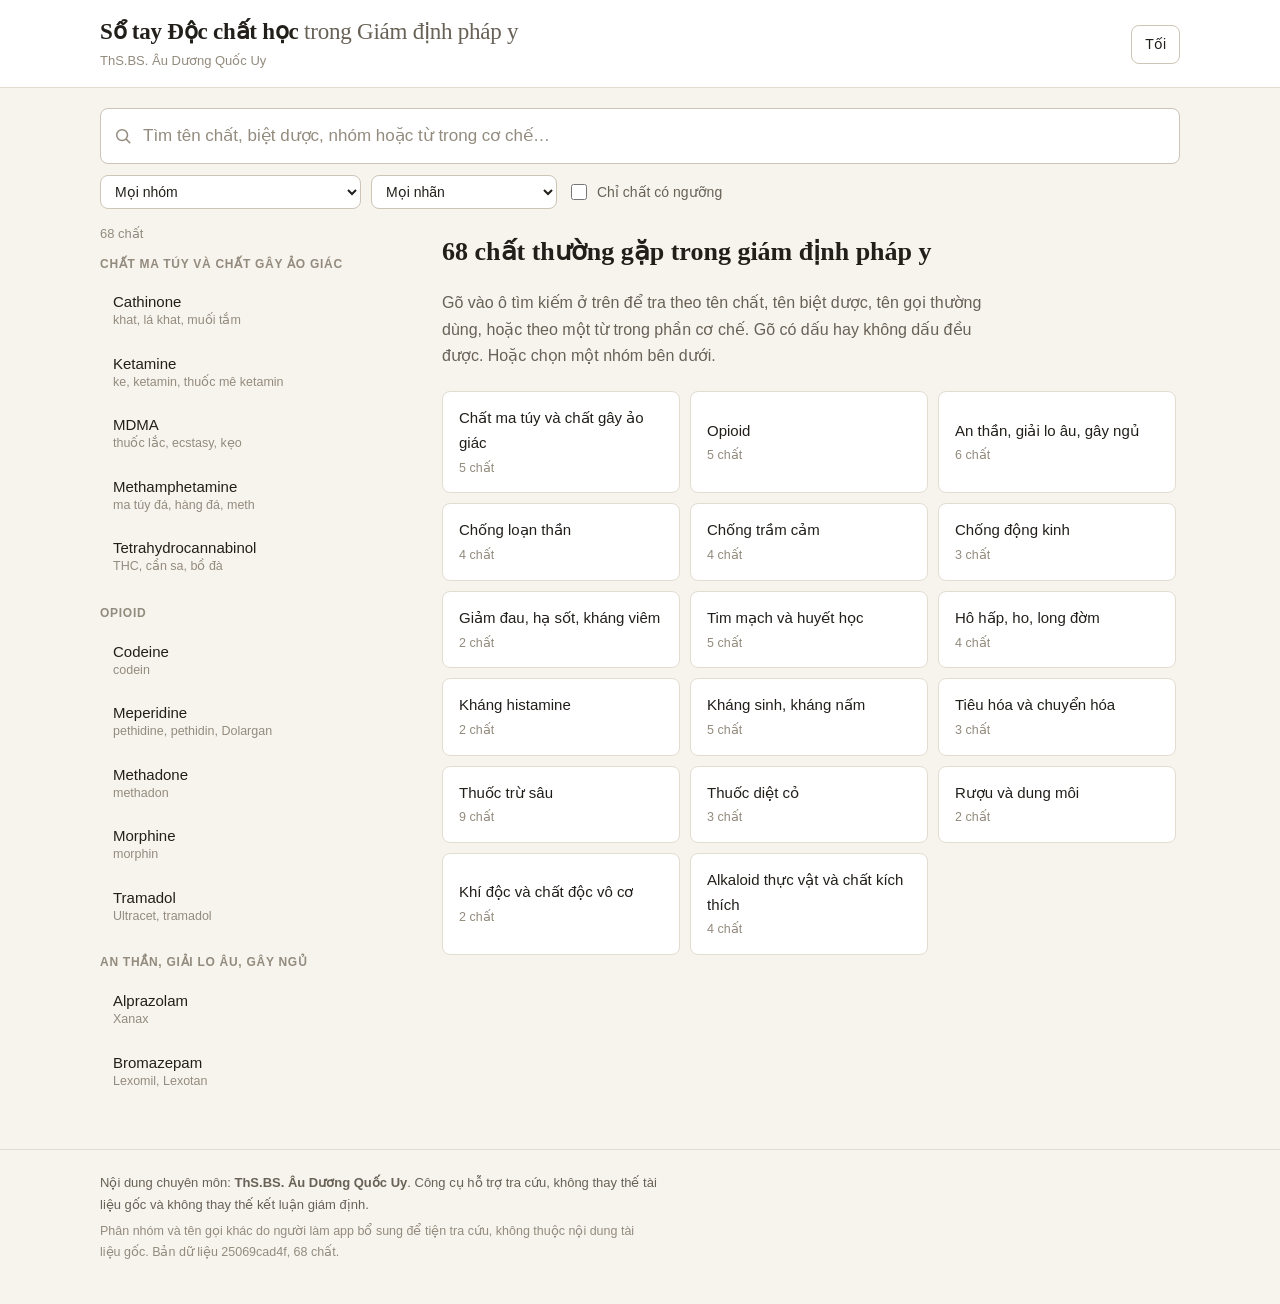
==== docs/index.html @ 5ebdc6fc "Sổ tay Độc chất học trong Giám định pháp y Web app tra cứu 68 chất thường gặp trong giám định pháp y" ====
<!doctype html>
<html lang="vi">
<head>
<meta charset="utf-8">
<meta name="viewport" content="width=device-width, initial-scale=1, viewport-fit=cover">
<title>Sổ tay Độc chất học trong Giám định pháp y</title>
<meta name="description" content="Tra cứu cơ chế gây độc và ngưỡng nồng độ trong máu của các chất thường gặp trong giám định pháp y.">
<meta name="theme-color" content="#f7f4ee">
<link rel="manifest" href="manifest.webmanifest">
<link rel="icon" href="icon.svg" type="image/svg+xml">
<link rel="apple-touch-icon" href="icon-192.png">
<link rel="stylesheet" href="style.css">
</head>
<body>

<a class="bo-qua" href="#noi-dung-chinh">Tới nội dung chính</a>

<header class="dau-trang">
  <div class="khung dau-trang-trong">
    <div class="nhan-de">
      <h1><a href="#/">Sổ tay Độc chất học<span> trong Giám định pháp y</span></a></h1>
      <p class="tac-gia">ThS.BS. Âu Dương Quốc Uy</p>
    </div>
    <div class="dau-trang-nut">
      <button id="nut-giao-dien" type="button" aria-label="Đổi nền sáng tối">Tối</button>
    </div>
  </div>
</header>

<div class="khung thanh-tim">
  <div class="o-tim">
    <svg class="bieu-tuong-tim" viewBox="0 0 20 20" aria-hidden="true"><circle cx="9" cy="9" r="6"/><path d="M13.5 13.5 18 18"/></svg>
    <input id="o-tim" type="search" autocomplete="off" spellcheck="false"
           placeholder="Tìm tên chất, biệt dược, nhóm hoặc từ trong cơ chế…"
           aria-label="Tìm kiếm">
    <button id="xoa-tim" type="button" aria-label="Xóa ô tìm kiếm" hidden>×</button>
  </div>
  <div class="bo-loc">
    <select id="loc-nhom" aria-label="Lọc theo nhóm"><option value="">Mọi nhóm</option></select>
    <select id="loc-nhan" aria-label="Lọc theo nhãn"><option value="">Mọi nhãn</option></select>
    <label class="hop-chon"><input type="checkbox" id="loc-nguong"> Chỉ chất có ngưỡng</label>
  </div>
</div>

<main id="noi-dung-chinh" class="khung than-trang">
  <nav class="cot-danh-sach" aria-label="Danh sách chất">
    <p class="dem-ket-qua" id="dem-ket-qua"></p>
    <div id="danh-sach"></div>
  </nav>
  <section class="cot-chi-tiet" id="chi-tiet" aria-live="polite"></section>
</main>

<div class="khay-so-sanh" id="khay-so-sanh" hidden>
  <div class="khung khay-trong">
    <span class="khay-nhan">Đang chọn để so sánh:</span>
    <div class="khay-the" id="khay-the"></div>
    <div class="khay-nut">
      <button id="nut-so-sanh" type="button" class="chinh">So sánh</button>
      <button id="nut-xoa-so-sanh" type="button">Bỏ hết</button>
    </div>
  </div>
</div>

<footer class="chan-trang">
  <div class="khung">
    <p>Nội dung chuyên môn: <strong>ThS.BS. Âu Dương Quốc Uy</strong>. Công cụ hỗ trợ tra cứu, không thay thế tài liệu gốc và không thay thế kết luận giám định.</p>
    <p class="nho">Phân nhóm và tên gọi khác do người làm app bổ sung để tiện tra cứu, không thuộc nội dung tài liệu gốc. <span id="thong-tin-phien-ban"></span></p>
  </div>
</footer>

<script src="app.js"></script>
</body>
</html>
---- docs/style.css ----
/* Sổ tay Độc chất học trong Giám định pháp y — giao diện kiểu sổ tay y khoa */

:root {
  --giay: #f7f4ee;
  --mat: #ffffff;
  --mat-chim: #f1ede5;
  --muc: #221f1b;
  --muc-nhe: #686156;
  --muc-mo: #938b7e;
  --vien: #e3ddd1;
  --vien-dam: #cdc5b5;
  --nhan: #2f5d57;
  --nhan-nen: #e6eeec;

  --dieu-tri-nen: #e9f0df;
  --dieu-tri-muc: #3a5420;
  --doc-nen: #f8edd6;
  --doc-muc: #6d4a10;
  --tu-vong-nen: #f7e4e1;
  --tu-vong-muc: #6f2a25;

  --bo-goc: 8px;
  --chu-sach: "Iowan Old Style", "Palatino Linotype", Palatino, Georgia, "Times New Roman", serif;
  --chu-may: ui-sans-serif, -apple-system, "Segoe UI", Roboto, "Helvetica Neue", Arial, sans-serif;
  --chu-so: ui-monospace, "SF Mono", Menlo, Consolas, monospace;
}

html[data-nen="toi"] {
  --giay: #1a1816;
  --mat: #232120;
  --mat-chim: #2b2826;
  --muc: #ece7dd;
  --muc-nhe: #a79f93;
  --muc-mo: #857d72;
  --vien: #383431;
  --vien-dam: #4b4642;
  --nhan: #87c0b6;
  --nhan-nen: #23312f;

  --dieu-tri-nen: #26331b;
  --dieu-tri-muc: #bcd79a;
  --doc-nen: #3a2d15;
  --doc-muc: #e6c382;
  --tu-vong-nen: #3b2220;
  --tu-vong-muc: #eba9a2;
}

* { box-sizing: border-box; }

html { color-scheme: light; }
html[data-nen="toi"] { color-scheme: dark; }

body {
  margin: 0;
  background: var(--giay);
  color: var(--muc);
  font-family: var(--chu-may);
  font-size: 16px;
  line-height: 1.65;
  -webkit-text-size-adjust: 100%;
}

.khung { max-width: 1120px; margin: 0 auto; padding: 0 20px; }

.bo-qua {
  position: absolute; left: -9999px;
  background: var(--mat); color: var(--muc); padding: 10px 16px; z-index: 50;
}
.bo-qua:focus { left: 12px; top: 12px; }

/* ---------------------------------------------------------- đầu trang */

.dau-trang { border-bottom: 1px solid var(--vien); background: var(--mat); }
.dau-trang-trong {
  display: flex; align-items: center; justify-content: space-between;
  gap: 16px; padding-top: 18px; padding-bottom: 16px;
}
.nhan-de h1 {
  margin: 0; font-family: var(--chu-sach); font-weight: 600;
  font-size: 23px; line-height: 1.25; letter-spacing: -0.01em;
}
.nhan-de h1 a { color: inherit; text-decoration: none; }
.nhan-de h1 span { font-weight: 400; color: var(--muc-nhe); }
.tac-gia { margin: 3px 0 0; font-size: 13px; color: var(--muc-mo); }

button {
  font: inherit; font-size: 14px; cursor: pointer;
  background: var(--mat); color: var(--muc);
  border: 1px solid var(--vien-dam); border-radius: var(--bo-goc);
  padding: 7px 13px;
}
button:hover { background: var(--mat-chim); }
button.chinh { background: var(--nhan); border-color: var(--nhan); color: var(--mat); }
html[data-nen="toi"] button.chinh { color: #16201e; }
button.chinh:hover { filter: brightness(1.08); }

:focus-visible { outline: 2px solid var(--nhan); outline-offset: 2px; }

/* ------------------------------------------------------- thanh tìm kiếm */

.thanh-tim { padding-top: 20px; padding-bottom: 14px; }

.o-tim { position: relative; display: flex; align-items: center; }
.bieu-tuong-tim {
  position: absolute; left: 14px; width: 18px; height: 18px;
  fill: none; stroke: var(--muc-mo); stroke-width: 1.7; pointer-events: none;
}
#o-tim {
  width: 100%; font: inherit; font-size: 17px;
  padding: 13px 44px 13px 42px;
  background: var(--mat); color: var(--muc);
  border: 1px solid var(--vien-dam); border-radius: var(--bo-goc);
}
#o-tim::placeholder { color: var(--muc-mo); }
#o-tim::-webkit-search-cancel-button,
#o-tim::-webkit-search-decoration { -webkit-appearance: none; appearance: none; }
#xoa-tim {
  position: absolute; right: 7px; border: 0; background: none;
  font-size: 22px; line-height: 1; padding: 4px 9px; color: var(--muc-nhe);
}

.bo-loc { display: flex; flex-wrap: wrap; gap: 10px; margin-top: 11px; align-items: center; }
.bo-loc select {
  font: inherit; font-size: 14px; padding: 7px 10px;
  background: var(--mat); color: var(--muc);
  border: 1px solid var(--vien-dam); border-radius: var(--bo-goc);
  max-width: 100%;
}
.hop-chon {
  display: inline-flex; align-items: center; gap: 7px;
  font-size: 14px; color: var(--muc-nhe); cursor: pointer;
}
.hop-chon input { accent-color: var(--nhan); width: 16px; height: 16px; }

/* ------------------------------------------------------------- bố cục */

.than-trang {
  display: grid; grid-template-columns: 310px minmax(0, 1fr);
  gap: 28px; align-items: start; padding-bottom: 60px;
}

.cot-danh-sach { position: sticky; top: 14px; max-height: calc(100vh - 34px); overflow-y: auto; }
.dem-ket-qua { margin: 0 0 10px; font-size: 13px; color: var(--muc-mo); }

.ten-nhom {
  margin: 18px 0 7px; font-size: 12px; font-weight: 600;
  letter-spacing: 0.06em; text-transform: uppercase; color: var(--muc-mo);
}
.ten-nhom:first-child { margin-top: 0; }

.muc-chat {
  display: block; width: 100%; text-align: left;
  padding: 9px 12px; margin-bottom: 3px;
  background: none; border: 1px solid transparent; border-radius: var(--bo-goc);
  color: var(--muc); font-size: 15px; line-height: 1.4;
}
.muc-chat:hover { background: var(--mat); border-color: var(--vien); }
.muc-chat[aria-current="true"] {
  background: var(--mat); border-color: var(--vien-dam); font-weight: 600;
}
.muc-chat .phu { display: block; font-size: 12.5px; color: var(--muc-mo); font-weight: 400; }
.muc-chat mark { background: #f4e2a8; color: inherit; border-radius: 2px; padding: 0 1px; }
html[data-nen="toi"] .muc-chat mark { background: #5a4a1d; }

/* --------------------------------------------------------- chi tiết */

.the {
  background: var(--mat); border: 1px solid var(--vien);
  border-radius: 12px; padding: 26px 30px;
}

.chi-tiet-dau {
  display: flex; align-items: flex-start; justify-content: space-between;
  gap: 16px; flex-wrap: wrap;
}
.chi-tiet-dau h2 {
  margin: 0; font-family: var(--chu-sach); font-weight: 600;
  font-size: 31px; line-height: 1.15; letter-spacing: -0.015em;
}
.ten-khac { margin: 5px 0 0; font-size: 13.5px; color: var(--muc-mo); }
.nut-chi-tiet { display: flex; gap: 8px; flex-wrap: wrap; }

.hang-nhan { display: flex; flex-wrap: wrap; gap: 6px; margin: 15px 0 0; }
.vien-nhan {
  font-size: 12.5px; padding: 3px 11px; border-radius: 20px;
  background: var(--mat-chim); color: var(--muc-nhe); border: 1px solid var(--vien);
}
.vien-nhan.nhom { background: var(--nhan-nen); color: var(--nhan); border-color: transparent; }

.de-muc {
  margin: 30px 0 12px; font-size: 12px; font-weight: 600;
  letter-spacing: 0.07em; text-transform: uppercase; color: var(--muc-mo);
}

/* dải ba ngưỡng */
.dai-nguong { display: flex; border-radius: var(--bo-goc); overflow: hidden; }
.o-nguong {
  flex: 1; padding: 13px 10px; text-align: center; min-width: 0;
  font-family: var(--chu-so); font-size: 15px; font-weight: 600;
}
.o-nguong.dieu-tri { background: var(--dieu-tri-nen); color: var(--dieu-tri-muc); }
.o-nguong.doc { background: var(--doc-nen); color: var(--doc-muc); }
.o-nguong.tu-vong { background: var(--tu-vong-nen); color: var(--tu-vong-muc); }
.chu-thich-nguong { display: flex; margin-top: 6px; }
.chu-thich-nguong span {
  flex: 1; text-align: center; font-size: 12.5px; color: var(--muc-nhe);
  padding: 0 6px; min-width: 0;
}
.don-vi-nguong { margin: 9px 0 0; font-size: 12.5px; color: var(--muc-mo); }
.khong-co-nguong {
  margin: 0; padding: 13px 15px; font-size: 14.5px; color: var(--muc-nhe);
  background: var(--mat-chim); border-radius: var(--bo-goc);
}

.van-ban { font-family: var(--chu-sach); font-size: 17px; line-height: 1.75; }
.van-ban ul { margin: 0; padding-left: 22px; }
.van-ban > ul > li { margin-bottom: 9px; }
.van-ban ul ul { margin-top: 7px; }
.van-ban sub, .van-ban sup { font-size: 0.72em; }

.bang-cuon { overflow-x: auto; }
table.bang-noi-dung { border-collapse: collapse; width: 100%; font-size: 14.5px; }
table.bang-noi-dung th, table.bang-noi-dung td {
  border: 1px solid var(--vien); padding: 8px 11px; text-align: left; vertical-align: top;
}
table.bang-noi-dung th { background: var(--mat-chim); font-weight: 600; }
table.bang-noi-dung td:first-child { white-space: nowrap; font-family: var(--chu-so); }

.hinh-minh-hoa {
  max-width: 100%; height: auto; border: 1px solid var(--vien);
  border-radius: var(--bo-goc); background: #fff; cursor: zoom-in;
}

ol.tltk { margin: 0; padding-left: 22px; font-size: 14px; color: var(--muc-nhe); }
ol.tltk li { margin-bottom: 7px; }

.nguon-goc { margin: 26px 0 0; font-size: 12.5px; color: var(--muc-mo); }

.trang-chao { padding: 8px 4px; }
.trang-chao h2 {
  font-family: var(--chu-sach); font-weight: 600; font-size: 26px; margin: 0 0 10px;
}
.trang-chao p { max-width: 62ch; color: var(--muc-nhe); }
.luoi-nhom { display: grid; grid-template-columns: repeat(auto-fill, minmax(220px, 1fr)); gap: 10px; margin-top: 22px; }
.the-nhom {
  text-align: left; padding: 14px 16px; background: var(--mat);
  border: 1px solid var(--vien); border-radius: var(--bo-goc); font-size: 15px;
}
.the-nhom:hover { border-color: var(--vien-dam); }
.the-nhom .dem { display: block; font-size: 12.5px; color: var(--muc-mo); margin-top: 2px; }

/* --------------------------------------------------------- so sánh */

.khay-so-sanh {
  position: sticky; bottom: 0; z-index: 20;
  background: var(--mat); border-top: 1px solid var(--vien-dam);
}
.khay-trong {
  display: flex; align-items: center; gap: 12px; flex-wrap: wrap;
  padding-top: 11px; padding-bottom: 11px;
}
.khay-nhan { font-size: 13px; color: var(--muc-mo); }
.khay-the { display: flex; gap: 7px; flex-wrap: wrap; flex: 1; min-width: 160px; }
.the-chon {
  display: inline-flex; align-items: center; gap: 7px;
  font-size: 13.5px; padding: 4px 6px 4px 11px;
  background: var(--mat-chim); border: 1px solid var(--vien); border-radius: 20px;
}
.the-chon button {
  border: 0; background: none; padding: 0 4px; font-size: 16px;
  line-height: 1; color: var(--muc-nhe);
}
.khay-nut { display: flex; gap: 8px; }

table.bang-so-sanh { border-collapse: collapse; width: 100%; font-size: 14.5px; }
table.bang-so-sanh th, table.bang-so-sanh td {
  border: 1px solid var(--vien); padding: 10px 12px; text-align: left; vertical-align: top;
}
table.bang-so-sanh thead th {
  background: var(--mat-chim); font-family: var(--chu-sach); font-size: 16px;
}
table.bang-so-sanh tbody th {
  background: var(--mat-chim); font-weight: 500; font-size: 13px;
  color: var(--muc-nhe); white-space: nowrap; width: 1%;
}
table.bang-so-sanh td.dieu-tri { background: var(--dieu-tri-nen); color: var(--dieu-tri-muc); font-family: var(--chu-so); }
table.bang-so-sanh td.doc { background: var(--doc-nen); color: var(--doc-muc); font-family: var(--chu-so); }
table.bang-so-sanh td.tu-vong { background: var(--tu-vong-nen); color: var(--tu-vong-muc); font-family: var(--chu-so); }

/* ------------------------------------------------------- phóng to hình */

.lop-phong {
  position: fixed; inset: 0; z-index: 60; display: flex;
  align-items: center; justify-content: center; padding: 24px;
  background: rgba(20, 18, 16, 0.82);
}
.lop-phong img { max-width: 100%; max-height: 100%; background: #fff; border-radius: var(--bo-goc); }
.lop-phong button {
  position: absolute; top: 18px; right: 18px;
}

/* ---------------------------------------------------------- chân trang */

.chan-trang {
  border-top: 1px solid var(--vien); padding: 22px 0 36px;
  font-size: 13px; color: var(--muc-nhe);
}
.chan-trang p { margin: 0 0 6px; max-width: 78ch; }
.chan-trang .nho { font-size: 12.5px; color: var(--muc-mo); }

.trong {
  padding: 36px 4px; color: var(--muc-nhe);
}

/* ------------------------------------------------------------ màn nhỏ */

@media (max-width: 860px) {
  .than-trang { grid-template-columns: 1fr; gap: 18px; }
  .cot-danh-sach { position: static; max-height: none; overflow: visible; }
  .cot-danh-sach[data-an="1"] { display: none; }
  .the { padding: 20px 18px; }
  .chi-tiet-dau h2 { font-size: 26px; }
  .nhan-de h1 { font-size: 19px; }
  .nhan-de h1 span { display: block; font-size: 15px; }
  .van-ban { font-size: 16.5px; }

  .khay-trong { flex-wrap: nowrap; gap: 9px; padding-top: 8px; padding-bottom: 8px; }
  .khay-nhan { display: none; }
  .khay-the { flex-wrap: nowrap; overflow-x: auto; padding-bottom: 2px; }
  .the-chon { white-space: nowrap; }
  .khay-nut { flex-shrink: 0; }
  .khay-nut button { padding: 7px 10px; font-size: 13.5px; }
  #nut-xoa-so-sanh { display: none; }
}

@media print {
  .dau-trang-nut, .thanh-tim, .cot-danh-sach, .khay-so-sanh,
  .nut-chi-tiet, .bo-qua { display: none !important; }
  .than-trang { display: block; padding-bottom: 0; }
  .the { border: 0; padding: 0; }
  body { background: #fff; }
}
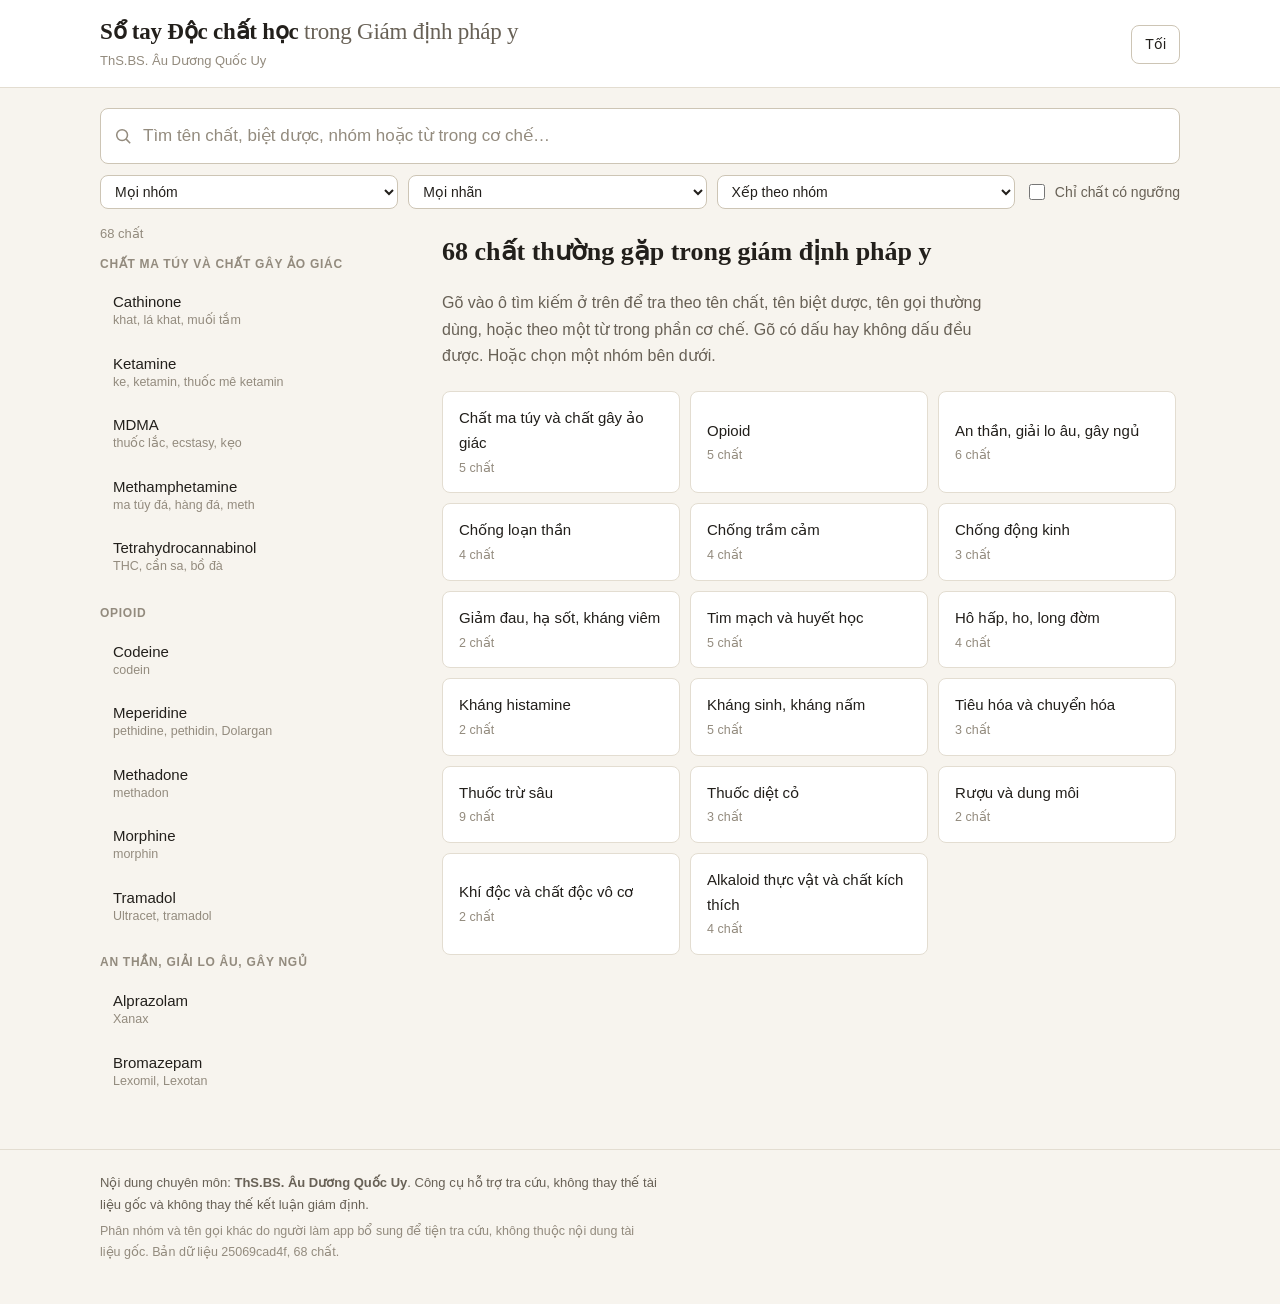
==== commit 7dbc8bfe: "Thêm tùy chọn xếp danh sách theo tên A–Z Ô chọn mới cạnh hai ô lọc: "Xếp theo nhóm" (mặc định) và "X" ====
--- a/docs/index.html
+++ b/docs/index.html
@@ -38,6 +38,10 @@
   <div class="bo-loc">
     <select id="loc-nhom" aria-label="Lọc theo nhóm"><option value="">Mọi nhóm</option></select>
     <select id="loc-nhan" aria-label="Lọc theo nhãn"><option value="">Mọi nhãn</option></select>
+    <select id="sap-xep" aria-label="Sắp xếp danh sách">
+      <option value="nhom">Xếp theo nhóm</option>
+      <option value="ten">Xếp theo tên A–Z</option>
+    </select>
     <label class="hop-chon"><input type="checkbox" id="loc-nguong"> Chỉ chất có ngưỡng</label>
   </div>
 </div>
--- a/docs/style.css
+++ b/docs/style.css
@@ -124,7 +124,7 @@
   font: inherit; font-size: 14px; padding: 7px 10px;
   background: var(--mat); color: var(--muc);
   border: 1px solid var(--vien-dam); border-radius: var(--bo-goc);
-  max-width: 100%;
+  flex: 1 1 165px; min-width: 0; max-width: 300px;
 }
 .hop-chon {
   display: inline-flex; align-items: center; gap: 7px;
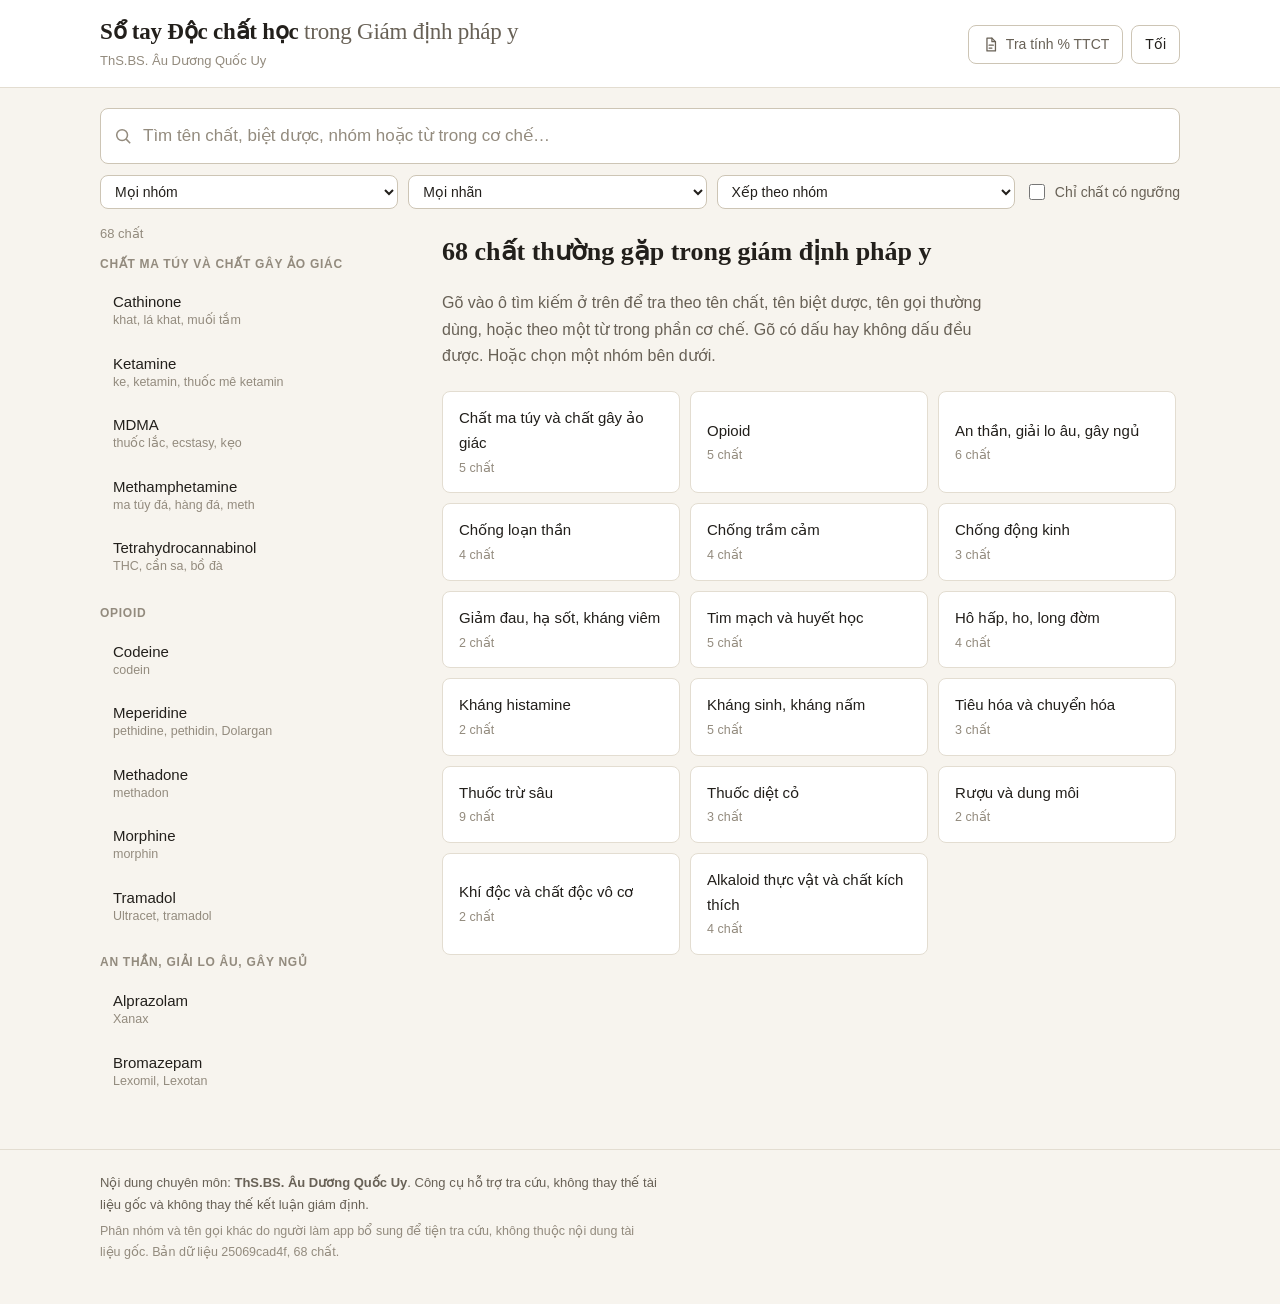
==== commit c798535e: "Thêm nút sang app Tra tính % TTCT Đặt cạnh nút Sáng/Tối, mở ở tab mới, trên điện thoại thu lại còn b" ====
--- a/docs/index.html
+++ b/docs/index.html
@@ -22,6 +22,12 @@
       <p class="tac-gia">ThS.BS. Âu Dương Quốc Uy</p>
     </div>
     <div class="dau-trang-nut">
+      <a class="nut-app-khac" href="https://trantrungan.github.io/tra-cuu-ttct/"
+         target="_blank" rel="noopener"
+         title="Mở Tra tính % tổn thương cơ thể theo Thông tư 22/2019/TT-BYT ở tab mới">
+        <svg viewBox="0 0 24 24" aria-hidden="true"><path d="M7 3h7l5 5v13H7z"/><path d="M14 3v5h5M10 13h6M10 17h4"/></svg>
+        <span>Tra tính % TTCT</span>
+      </a>
       <button id="nut-giao-dien" type="button" aria-label="Đổi nền sáng tối">Tối</button>
     </div>
   </div>
@@ -73,5 +79,11 @@
 </footer>
 
 <script src="app.js"></script>
+
+<!-- Thống kê lượt truy cập (GoatCounter): không cookie, không theo dõi cá nhân.
+     Phần sau dấu # không được gửi đi, nên từ khóa gõ vào ô tìm kiếm không bao
+     giờ rời khỏi máy người dùng. Tên chất được mở thì gửi riêng, xem app.js. -->
+<script data-goatcounter="https://sotaydocchat.goatcounter.com/count"
+        async src="count.js"></script>
 </body>
 </html>
--- a/docs/style.css
+++ b/docs/style.css
@@ -90,6 +90,21 @@
   padding: 7px 13px;
 }
 button:hover { background: var(--mat-chim); }
+
+/* nút sang ứng dụng cùng bộ, mở ở tab mới */
+.dau-trang-nut { display: flex; align-items: center; gap: 8px; }
+.nut-app-khac {
+  display: inline-flex; align-items: center; gap: 7px;
+  padding: 7px 13px; border-radius: var(--bo-goc);
+  border: 1px solid var(--vien-dam); background: var(--mat);
+  color: var(--muc-nhe); text-decoration: none; font-size: 14px; white-space: nowrap;
+}
+.nut-app-khac:hover { background: var(--mat-chim); color: var(--nhan); border-color: var(--nhan); }
+.nut-app-khac svg {
+  flex: none; width: 17px; height: 17px;
+  fill: none; stroke: currentColor; stroke-width: 1.8;
+  stroke-linecap: round; stroke-linejoin: round;
+}
 button.chinh { background: var(--nhan); border-color: var(--nhan); color: var(--mat); }
 html[data-nen="toi"] button.chinh { color: #16201e; }
 button.chinh:hover { filter: brightness(1.08); }
@@ -322,6 +337,8 @@
   .chi-tiet-dau h2 { font-size: 26px; }
   .nhan-de h1 { font-size: 19px; }
   .nhan-de h1 span { display: block; font-size: 15px; }
+  .nut-app-khac span { display: none; }
+  .nut-app-khac { padding: 7px 10px; }
   .van-ban { font-size: 16.5px; }
 
   .khay-trong { flex-wrap: nowrap; gap: 9px; padding-top: 8px; padding-bottom: 8px; }
